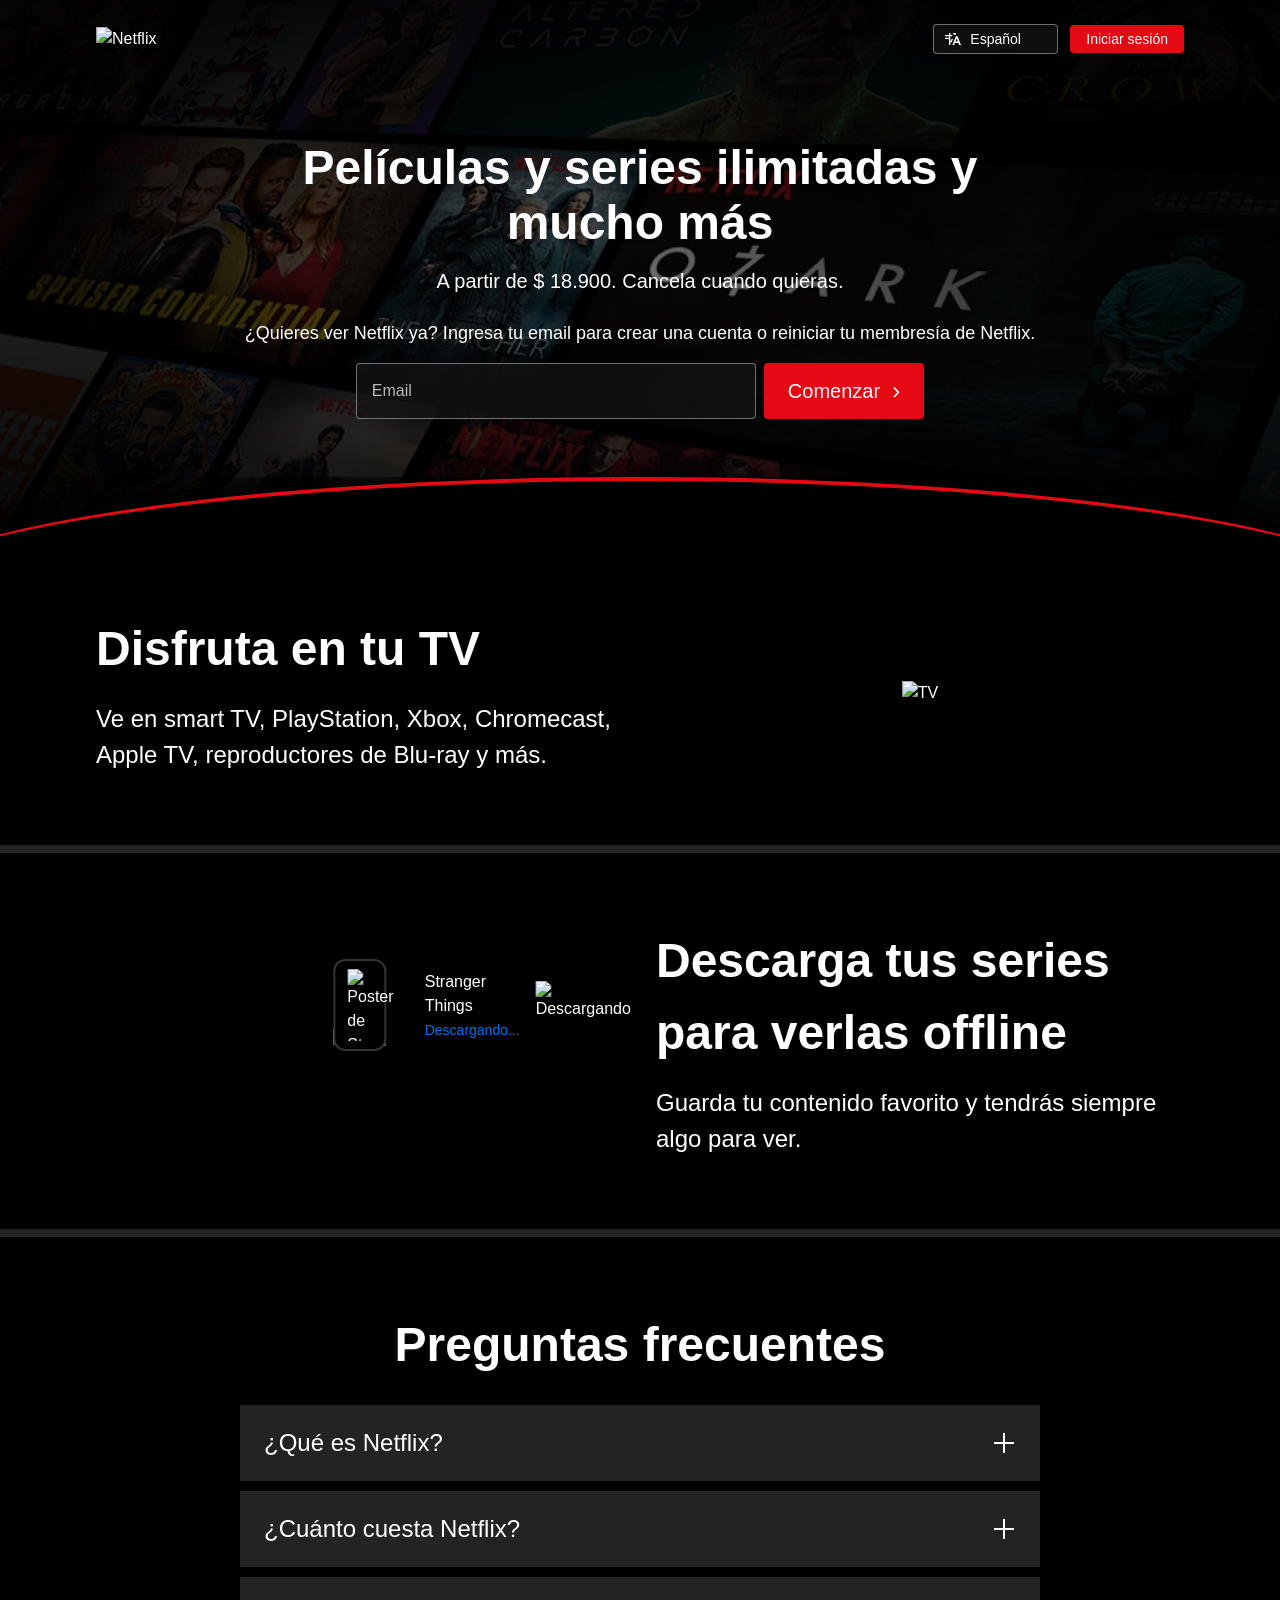
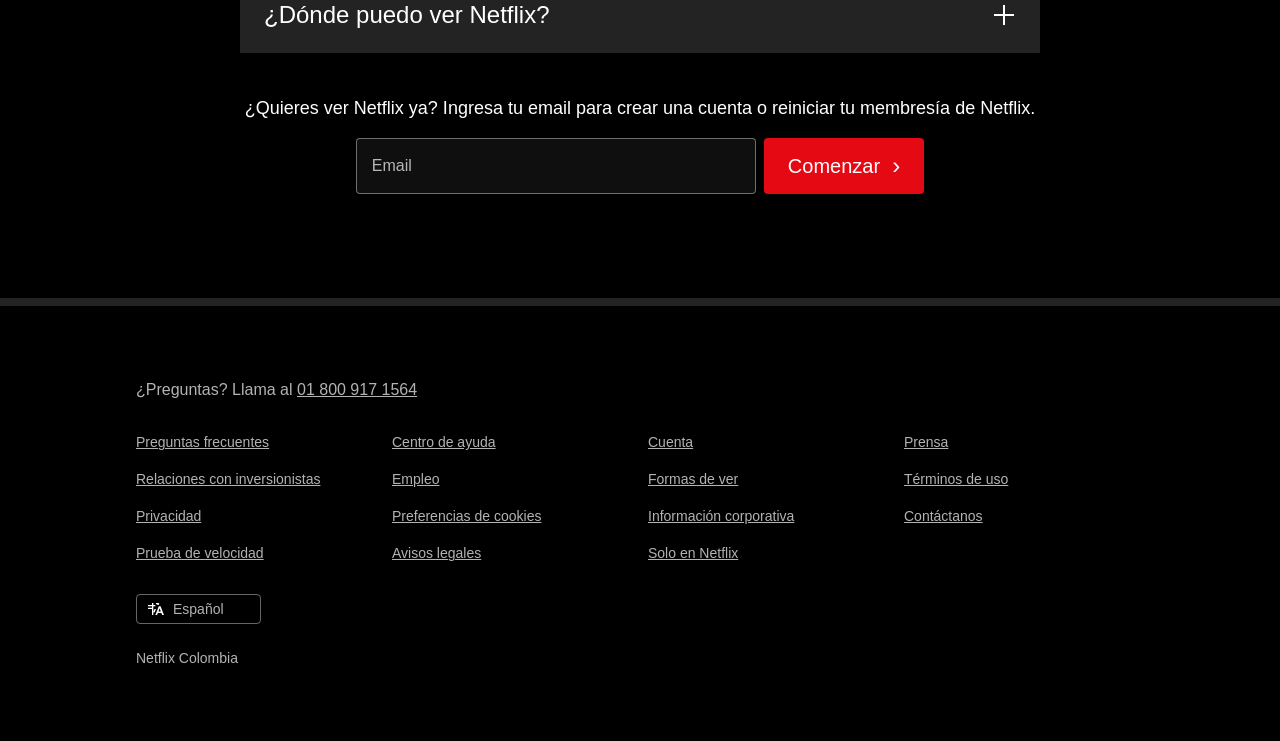
==== index.html @ 5eca525b "Reparaciones de diseño responsivo y nuevas secciones" ====
<!DOCTYPE html>
<html lang="es">
<head>
  <meta charset="UTF-8" />
  <meta name="viewport" content="width=device-width, initial-scale=1.0" />
  <title>Netflix Colombia - Ve series online, ve películas online</title>
  <meta name="description" content="Ve películas y series online o haz streaming en tu smart TV, PC, Mac, dispositivo móvil, tablet y más." />
  <link rel="icon" type="image/x-icon" href="https://assets.nflxext.com/us/ffe/siteui/common/icons/nficon2023.ico" />
  <link rel="stylesheet" href="styles.css" />
</head>
<body>
  <header class="header">
    <img class="logo" src="https://upload.wikimedia.org/wikipedia/commons/0/08/Netflix_2015_logo.svg" alt="Netflix" />
    <div class="header-right">
      <div class="lang-wrapper">
        <svg width="16" height="16" viewBox="0 0 16 16" fill="none" class="lang-icon" aria-hidden="true">
          <path fill-rule="evenodd" clip-rule="evenodd" d="M10.7668 5.33333L10.5038 5.99715L9.33974 8.9355L8.76866 10.377L7.33333 14H9.10751L9.83505 12.0326H13.4217L14.162 14H16L12.5665 5.33333H10.8278H10.7668ZM10.6186 9.93479L10.3839 10.5632H12.8732L11.6731 7.34808L10.6186 9.93479ZM9.43118 4H10.7188L11.3323 2.45078L10.0242 2H8V3.14925H9.43118H9.43118ZM5.33333 6.66667V5.33333H7.33333V4H5.33333V2H4V4H0V5.33333H4V6.66667H0V8H4V14H5.33333V8H6.55169L5.30825 11.0256L6.5401 11.5312L8 8H5.33333V6.66667Z" fill="white"></path>
        </svg>
        <select class="lang" aria-label="Seleccionar idioma">
          <option selected>Español</option>
          <option>English</option>
        </select>
      </div>
      <button class="signin" type="button">Iniciar sesión</button>
    </div>
  </header>

  <main class="hero">
    <div class="hero-bg-wrapper">
      <img class="hero-bg" src="assets/fondo-netflix.jpg" alt="Fondo" />
      <div class="overlay"></div>
    </div>
    
    <section class="content fade-in-up">
      <h1>Películas y series ilimitadas y mucho más</h1>
      <h2>A partir de $ 18.900. Cancela cuando quieras.</h2>
      <p>
        ¿Quieres ver Netflix ya? Ingresa tu email para crear una cuenta o reiniciar tu membresía de Netflix.
      </p>

      <form class="form" novalidate>
        <label class="input-group">
          <input type="email" placeholder=" " required />
          <span>Email</span>
        </label>
        <button type="submit" class="start">
          <span>Comenzar</span>
          <span class="arrow">›</span>
        </button>
      </form>
      <div class="msg-container"></div>
    </section>

    <!-- Curve Divider -->
    <div class="curve-container">
      <div class="curve" aria-hidden="true"></div>
    </div>
  </main>

  <section class="feature-row fade-in-up">
    <div class="feature-container">
      <div class="feature-text">
        <h2>Disfruta en tu TV</h2>
        <p>Ve en smart TV, PlayStation, Xbox, Chromecast, Apple TV, reproductores de Blu-ray y más.</p>
      </div>
      <div class="feature-media">
        <div class="media-inner">
          <img src="https://assets.nflxext.com/ffe/siteui/acquisition/ourStory/fuji/desktop/tv.png" alt="TV" class="device-img" />
          <div class="video-container video-tv">
            <video autoplay playsinline muted loop>
              <source src="https://assets.nflxext.com/ffe/siteui/acquisition/ourStory/fuji/desktop/video-tv-0819.m4v" type="video/mp4">
            </video>
          </div>
        </div>
      </div>
    </div>
  </section>

  <div class="divider"></div>

  <section class="feature-row reverse fade-in-up">
    <div class="feature-container">
      <div class="feature-text">
        <h2>Descarga tus series para verlas offline</h2>
        <p>Guarda tu contenido favorito y tendrás siempre algo para ver.</p>
      </div>
      <div class="feature-media">
        <div class="media-inner">
          <img src="https://assets.nflxext.com/ffe/siteui/acquisition/ourStory/fuji/desktop/mobile-0819.jpg" alt="Móvil" class="device-img" />
          <div class="download-card">
            <img src="https://assets.nflxext.com/ffe/siteui/acquisition/ourStory/fuji/desktop/boxshot.png" alt="Poster de Stranger Things" class="poster" />
            <div class="download-text">
              <div class="title">Stranger Things</div>
              <div class="status">Descargando...</div>
            </div>
            <img src="https://assets.nflxext.com/ffe/siteui/acquisition/ourStory/fuji/desktop/download-icon.gif" alt="Descargando" class="gif" />
          </div>
        </div>
      </div>
    </div>
  </section>

  <div class="divider"></div>

  <section class="faq fade-in-up">
    <h2>Preguntas frecuentes</h2>
    <ul class="accordion">
      <li class="accordion-item">
        <button class="accordion-header">
          ¿Qué es Netflix?
          <svg width="24" height="24" viewBox="0 0 24 24" fill="none" class="icon-plus"><path d="M11 11V2H13V11H22V13H13V22H11V13H2V11H11Z" fill="currentColor"></path></svg>
        </button>
        <div class="accordion-body">
          <div class="accordion-content">
            Netflix es un servicio de streaming que ofrece una gran variedad de películas, series y documentales premiados en casi cualquier pantalla conectada a internet.<br><br>
            Todo lo que quieras ver, sin límites ni comerciales, a un costo muy accesible. Siempre hay algo nuevo por descubrir, ¡y todas las semanas se agregan más películas y series!
          </div>
        </div>
      </li>
      <li class="accordion-item">
        <button class="accordion-header">
          ¿Cuánto cuesta Netflix?
          <svg width="24" height="24" viewBox="0 0 24 24" fill="none" class="icon-plus"><path d="M11 11V2H13V11H22V13H13V22H11V13H2V11H11Z" fill="currentColor"></path></svg>
        </button>
        <div class="accordion-body">
          <div class="accordion-content">
            Disfruta Netflix en tu smartphone, tablet, smart TV, laptop o dispositivo de streaming, todo por una tarifa plana mensual. Planes desde $ 18.900 hasta $ 38.900 al mes. Sin costos adicionales ni contratos.
          </div>
        </div>
      </li>
      <li class="accordion-item">
        <button class="accordion-header">
          ¿Dónde puedo ver Netflix?
          <svg width="24" height="24" viewBox="0 0 24 24" fill="none" class="icon-plus"><path d="M11 11V2H13V11H22V13H13V22H11V13H2V11H11Z" fill="currentColor"></path></svg>
        </button>
        <div class="accordion-body">
          <div class="accordion-content">
            Ve donde quieras, cuando quieras. Inicia sesión en tu cuenta de Netflix para ver contenido al instante a través de netflix.com desde tu computadora personal o en cualquier dispositivo con conexión a internet que cuente con la app de Netflix.
          </div>
        </div>
      </li>
    </ul>

    <div class="content footer-form">
      <p>
        ¿Quieres ver Netflix ya? Ingresa tu email para crear una cuenta o reiniciar tu membresía de Netflix.
      </p>
      <form class="form" novalidate>
        <label class="input-group">
          <input type="email" placeholder=" " required />
          <span>Email</span>
        </label>
        <button type="submit" class="start">
          <span>Comenzar</span>
          <span class="arrow">›</span>
        </button>
      </form>
      <div class="msg-container"></div>
    </div>
  </section>

  <div class="divider"></div>

  <footer class="footer">
    <p class="footer-top">¿Preguntas? Llama al <a href="#">01 800 917 1564</a></p>
    <ul class="footer-links">
      <li><a href="#">Preguntas frecuentes</a></li>
      <li><a href="#">Centro de ayuda</a></li>
      <li><a href="#">Cuenta</a></li>
      <li><a href="#">Prensa</a></li>
      <li><a href="#">Relaciones con inversionistas</a></li>
      <li><a href="#">Empleo</a></li>
      <li><a href="#">Formas de ver</a></li>
      <li><a href="#">Términos de uso</a></li>
      <li><a href="#">Privacidad</a></li>
      <li><a href="#">Preferencias de cookies</a></li>
      <li><a href="#">Información corporativa</a></li>
      <li><a href="#">Contáctanos</a></li>
      <li><a href="#">Prueba de velocidad</a></li>
      <li><a href="#">Avisos legales</a></li>
      <li><a href="#">Solo en Netflix</a></li>
    </ul>
    
    <div class="lang-wrapper footer-lang">
      <svg width="16" height="16" viewBox="0 0 16 16" fill="none" class="lang-icon" aria-hidden="true"><path fill-rule="evenodd" clip-rule="evenodd" d="M10.7668 5.33333L10.5038 5.99715L9.33974 8.9355L8.76866 10.377L7.33333 14H9.10751L9.83505 12.0326H13.4217L14.162 14H16L12.5665 5.33333H10.8278H10.7668ZM10.6186 9.93479L10.3839 10.5632H12.8732L11.6731 7.34808L10.6186 9.93479ZM9.43118 4H10.7188L11.3323 2.45078L10.0242 2H8V3.14925H9.43118H9.43118ZM5.33333 6.66667V5.33333H7.33333V4H5.33333V2H4V4H0V5.33333H4V6.66667H0V8H4V14H5.33333V8H6.55169L5.30825 11.0256L6.5401 11.5312L8 8H5.33333V6.66667Z" fill="white"></path></svg>
      <select class="lang" aria-label="Seleccionar idioma">
        <option selected>Español</option>
        <option>English</option>
      </select>
    </div>
    <p class="footer-bottom">Netflix Colombia</p>
  </footer>

  <script src="script.js"></script>
</body>
</html>
---- styles.css ----
* {
  box-sizing: border-box;
  margin: 0;
  padding: 0;
  font-family: -apple-system, BlinkMacSystemFont, "Segoe UI", Roboto, Oxygen, Ubuntu, Cantarell, "Helvetica Neue", sans-serif;
}

:root {
  --netflix-red: #e50914;
  --netflix-red-hover: #c11119;
  --text: #ffffff;
  --text-dim: rgba(255, 255, 255, 0.7);
  --field-bg: rgba(22, 22, 22, 0.72);
  --field-bg-focus: rgba(22, 22, 22, 0.9);
  --field-border: rgba(255, 255, 255, 0.4);
  --field-border-focus: #fff;
  --bg-dark: #000;
  --bg-darker: rgb(35, 35, 35);
  --divider: rgb(35, 35, 35);
}

html, body {
  min-height: 100%;
}

body {
  background: var(--bg-dark);
  color: var(--text);
  overflow-x: hidden;
  line-height: 1.5;
}

/* Animations */
@keyframes fadeInUp {
  from {
    opacity: 0;
    transform: translateY(20px);
  }
  to {
    opacity: 1;
    transform: translateY(0);
  }
}

.fade-in-up {
  animation: fadeInUp 0.8s ease forwards;
}

/* Header */
.header {
  position: absolute;
  top: 0;
  left: 0;
  z-index: 10;
  width: 100%;
  display: flex;
  justify-content: space-between;
  align-items: center;
  padding: 24px calc(5% + 2rem);
}

.logo {
  width: clamp(88px, 15vw, 148px);
  fill: var(--netflix-red);
  display: block;
}

.header-right {
  display: flex;
  align-items: center;
  gap: 12px;
}

.lang-wrapper {
  position: relative;
  display: inline-block;
}

.lang-icon {
  position: absolute;
  left: 12px;
  top: 50%;
  transform: translateY(-50%);
  z-index: 2;
  pointer-events: none;
}

.lang {
  appearance: none;
  min-width: 100px;
  padding: 6px 36px 6px 36px;
  border: 1px solid var(--field-border);
  border-radius: 4px;
  background: rgba(20, 20, 20, 0.72);
  color: #fff;
  cursor: pointer;
  font-size: 0.875rem;
  font-weight: 500;
  transition: all 0.2s;
}

.lang:focus {
  outline: 2px solid white;
  outline-offset: 2px;
}

.signin {
  background: var(--netflix-red);
  color: #fff;
  border: none;
  border-radius: 4px;
  padding: 6px 16px;
  font-weight: 500;
  font-size: 0.875rem;
  cursor: pointer;
  transition: background 0.2s ease;
}

.signin:hover,
.start:hover {
  background: var(--netflix-red-hover);
}

/* Hero */
.hero {
  position: relative;
  width: 100%;
  display: grid;
  place-items: center;
  text-align: center;
  overflow: hidden;
  padding-top: 140px;
  padding-bottom: 90px;
}

.hero-bg-wrapper {
  position: absolute;
  top: 0;
  left: 0;
  width: 100%;
  height: 100%;
  z-index: -1;
  overflow: hidden;
}

.hero-bg {
  width: 100%;
  height: 100%;
  object-fit: cover;
  transform: scale(1.05);
}

.overlay {
  position: absolute;
  inset: 0;
  background:
    linear-gradient(to bottom, rgba(0,0,0,0.8) 0, rgba(0,0,0,0.4) 60%, rgba(0,0,0,0.9) 100%),
    radial-gradient(circle at center, rgba(0,0,0,0.2), rgba(0,0,0,0.8) 80%);
}

.content {
  position: relative;
  z-index: 2;
  width: 100%;
  max-width: calc(100% - 2rem);
  margin: 0 auto;
}

.content h1 {
  margin: 0 auto;
  max-width: 800px;
  font-size: clamp(2rem, 5vw, 3rem);
  font-weight: 900;
  line-height: 1.15;
}

.content h2 {
  margin-top: 16px;
  font-size: clamp(1rem, 2.5vw, 1.25rem);
  font-weight: 400;
}

.content p {
  margin: 24px auto 0;
  max-width: 800px;
  font-size: clamp(1rem, 2vw, 1.125rem);
  line-height: 1.5;
  font-weight: 400;
}

/* Form */
.form {
  margin-top: 16px;
  display: flex;
  justify-content: center;
  align-items: stretch;
  gap: 8px;
  max-width: 900px;
  margin-inline: auto;
}

.input-group {
  position: relative;
  flex: 1;
  max-width: 400px;
  text-align: left;
}

.input-group input {
  width: 100%;
  min-height: 56px;
  padding: 24px 16px 8px;
  border-radius: 4px;
  border: 1px solid var(--field-border);
  background: var(--field-bg);
  color: #fff;
  font-size: 1rem;
  outline: none;
  transition: all 0.2s ease;
}

.input-group input:focus {
  background: var(--field-bg-focus);
  border-color: var(--field-border-focus);
}

.input-group span {
  position: absolute;
  left: 16px;
  top: 50%;
  transform: translateY(-50%);
  color: var(--text-dim);
  transition: all 0.2s ease;
  pointer-events: none;
  font-size: 1rem;
}

/* Active floating label state */
.input-group input:focus + span,
.input-group input:not(:placeholder-shown) + span {
  top: 16px;
  font-size: 0.75rem;
  font-weight: 500;
}

.start {
  min-height: 56px;
  padding: 12px 24px;
  border: none;
  border-radius: 4px;
  background: var(--netflix-red);
  color: #fff;
  font-size: 1.25rem;
  font-weight: 500;
  display: inline-flex;
  align-items: center;
  gap: 12px;
  cursor: pointer;
  transition: background 0.2s ease;
  white-space: nowrap;
}

.arrow {
  font-size: 1.5rem;
  line-height: 1;
}

.msg-container {
  min-height: 24px;
  margin-top: 8px;
  font-size: 0.875rem;
  font-weight: 500;
  text-align: center;
}

.msg.error {
  color: #e87c03;
}

.msg.success {
  color: #8df0a8;
}

/* Updated Seamless Curve Divider at bottom of hero */
.curve-container {
  position: absolute;
  left: 0;
  bottom: 0px; 
  width: 100%;
  height: 4rem;
  z-index: 5;
  overflow: hidden;
}

.curve {
  position: absolute;
  width: 120%;
  height: 100%;
  left: -10%;
  top: 0;
  border: none;
  background: transparent;
}

.curve::after {
  content: '';
  position: absolute;
  top: 0;
  left: 0;
  right: 0;
  bottom: -4rem; 
  border-top-left-radius: 50% 100%;
  border-top-right-radius: 50% 100%;
  border-top: 4px solid #e50914; 
  background: var(--bg-dark); 
  box-shadow: 0 -15px 30px rgba(0,0,0,0.8);
}


.divider {
  width: 100%;
  height: 8px;
  background: var(--divider);
}

/* Feature Sections */
.feature-row {
  padding: 72px calc(5% + 2rem);
  background: var(--bg-dark);
}

.feature-container {
  max-width: 1200px;
  margin: 0 auto;
  display: flex;
  align-items: center;
  justify-content: space-between;
  gap: 2rem;
}

.feature-row.reverse .feature-container {
  flex-direction: row-reverse;
}

.feature-text {
  flex: 1;
  text-align: left;
}

.feature-text h2 {
  font-size: clamp(2rem, 4vw, 3rem);
  font-weight: 900;
  margin-bottom: 1rem;
}

.feature-text p {
  font-size: clamp(1.125rem, 2vw, 1.5rem);
  font-weight: 400;
}

.feature-media {
  flex: 1;
  position: relative;
  display: flex;
  justify-content: center;
}

.media-inner {
  position: relative;
  z-index: 1;
}

.device-img {
  position: relative;
  z-index: 2;
  width: 100%;
  max-width: 600px;
}

.video-container {
  position: absolute;
  z-index: 1;
  overflow: hidden;
}

.video-tv {
  top: 20%;
  left: 13%;
  width: 73%;
  height: 54%;
}

.video-container video {
  width: 100%;
  height: 100%;
  object-fit: contain;
}

/* Download Card */
.download-card {
  position: absolute;
  left: 50%;
  bottom: 8%;
  transform: translateX(-50%);
  background: #000;
  border: 2px solid rgba(255,255,255,0.2);
  border-radius: 12px;
  padding: 8px 12px;
  display: flex;
  align-items: center;
  gap: 16px;
  width: min(100%, 340px);
  z-index: 3;
  box-shadow: 0 0 2em 0 #000;
}

.download-card .poster {
  height: 4.5rem;
}

.download-text {
  flex: 1;
  text-align: left;
}

.download-text .title {
  font-weight: 500;
  font-size: 1rem;
  color: #fff;
}

.download-text .status {
  color: #0071eb;
  font-size: 0.875rem;
  margin-top: 2px;
}

.download-card .gif {
  height: 3rem;
}

/* FAQ */
.faq {
  padding: 72px calc(5% + 2rem);
  background: var(--bg-dark);
  text-align: center;
}

.faq h2 {
  font-size: clamp(2rem, 4vw, 3rem);
  font-weight: 900;
  margin-bottom: 1.5rem;
}

.accordion {
  list-style: none;
  max-width: 800px;
  margin: 0 auto 40px;
}

.accordion-item {
  margin-bottom: 8px;
  text-align: left;
}

.accordion-header {
  width: 100%;
  padding: 24px;
  background: var(--bg-darker);
  border: none;
  color: white;
  font-size: 1.5rem;
  font-weight: 400;
  display: flex;
  justify-content: space-between;
  align-items: center;
  cursor: pointer;
  transition: background 0.2s ease;
}

.accordion-header:hover {
  background: rgb(65, 65, 65);
}

.icon-plus {
  transition: transform 0.3s cubic-bezier(0.5, 0, 0.1, 1);
}

.accordion-item.active .icon-plus {
  transform: rotate(45deg);
}

.accordion-body {
  max-height: 0;
  overflow: hidden;
  transition: max-height 0.3s cubic-bezier(0.5, 0, 0.1, 1);
  background: var(--bg-darker);
  border-top: 2px solid #000; 
}

.accordion-item.active .accordion-body {
  max-height: 1200px;
}

.accordion-content {
  padding: 24px;
  font-size: 1.5rem;
}

.footer-form {
  padding: 0;
}

.footer-form p {
  margin-bottom: 16px;
}

/* Footer */
.footer {
  padding: 72px calc(5% + 2rem);
  background: var(--bg-dark);
  color: var(--text-dim);
  max-width: 1200px;
  margin: 0 auto;
}

.footer a {
  color: var(--text-dim);
  text-decoration: underline;
}

.footer-top {
  margin-bottom: 30px;
  font-size: 1rem;
}

.footer-links {
  list-style: none;
  display: grid;
  grid-template-columns: repeat(auto-fill, minmax(200px, 1fr));
  gap: 16px;
  margin-bottom: 30px;
  font-size: 0.875rem;
}

.footer-lang {
  margin-bottom: 24px;
}

.footer-lang .lang {
  background: transparent;
  color: var(--text-dim);
}

.footer-bottom {
  font-size: 0.875rem;
}

/* Media Queries */
@media (max-width: 960px) {
  .feature-container {
    flex-direction: column !important;
    text-align: center;
  }
  
  .feature-text {
    width: 100%;
    text-align: center;
  }
  
  .feature-media {
    width: 100%;
    margin-top: 2rem;
  }
}

@media (max-width: 768px) {
  .header {
    padding: 18px 5%;
  }

  .lang {
    min-width: unset;
    padding: 4px 28px 4px 32px;
  }
  
  .lang-wrapper .lang-icon {
    width: 14px;
    height: 14px;
  }

  .signin {
    padding: 4px 12px;
  }

  .hero {
    padding-top: 100px;
    padding-bottom: 140px;
  }

  .form {
    flex-direction: column;
    align-items: center;
    gap: 16px;
  }

  .input-group {
    width: 100%;
    max-width: 100%;
  }

  .start {
    font-size: 1.125rem;
    padding: 12px 24px;
    width: fit-content;
  }
  
  .curve-container {
    height: 3rem;
  }
  
  .curve {
    width: 150%;
    left: -25%;
  }

  .curve::after {
    bottom: -3rem; /* match the container height reduction */
  }
  
  .accordion-header, .accordion-content {
    font-size: 1.125rem;
    padding: 18px;
  }
  
  .feature-row {
    padding: 48px 5%;
  }
  
  .faq {
    padding: 48px 5%;
  }
}

@media (max-width: 480px) {
   .start {
       width: auto;
       padding: 8px 16px;
   }
}
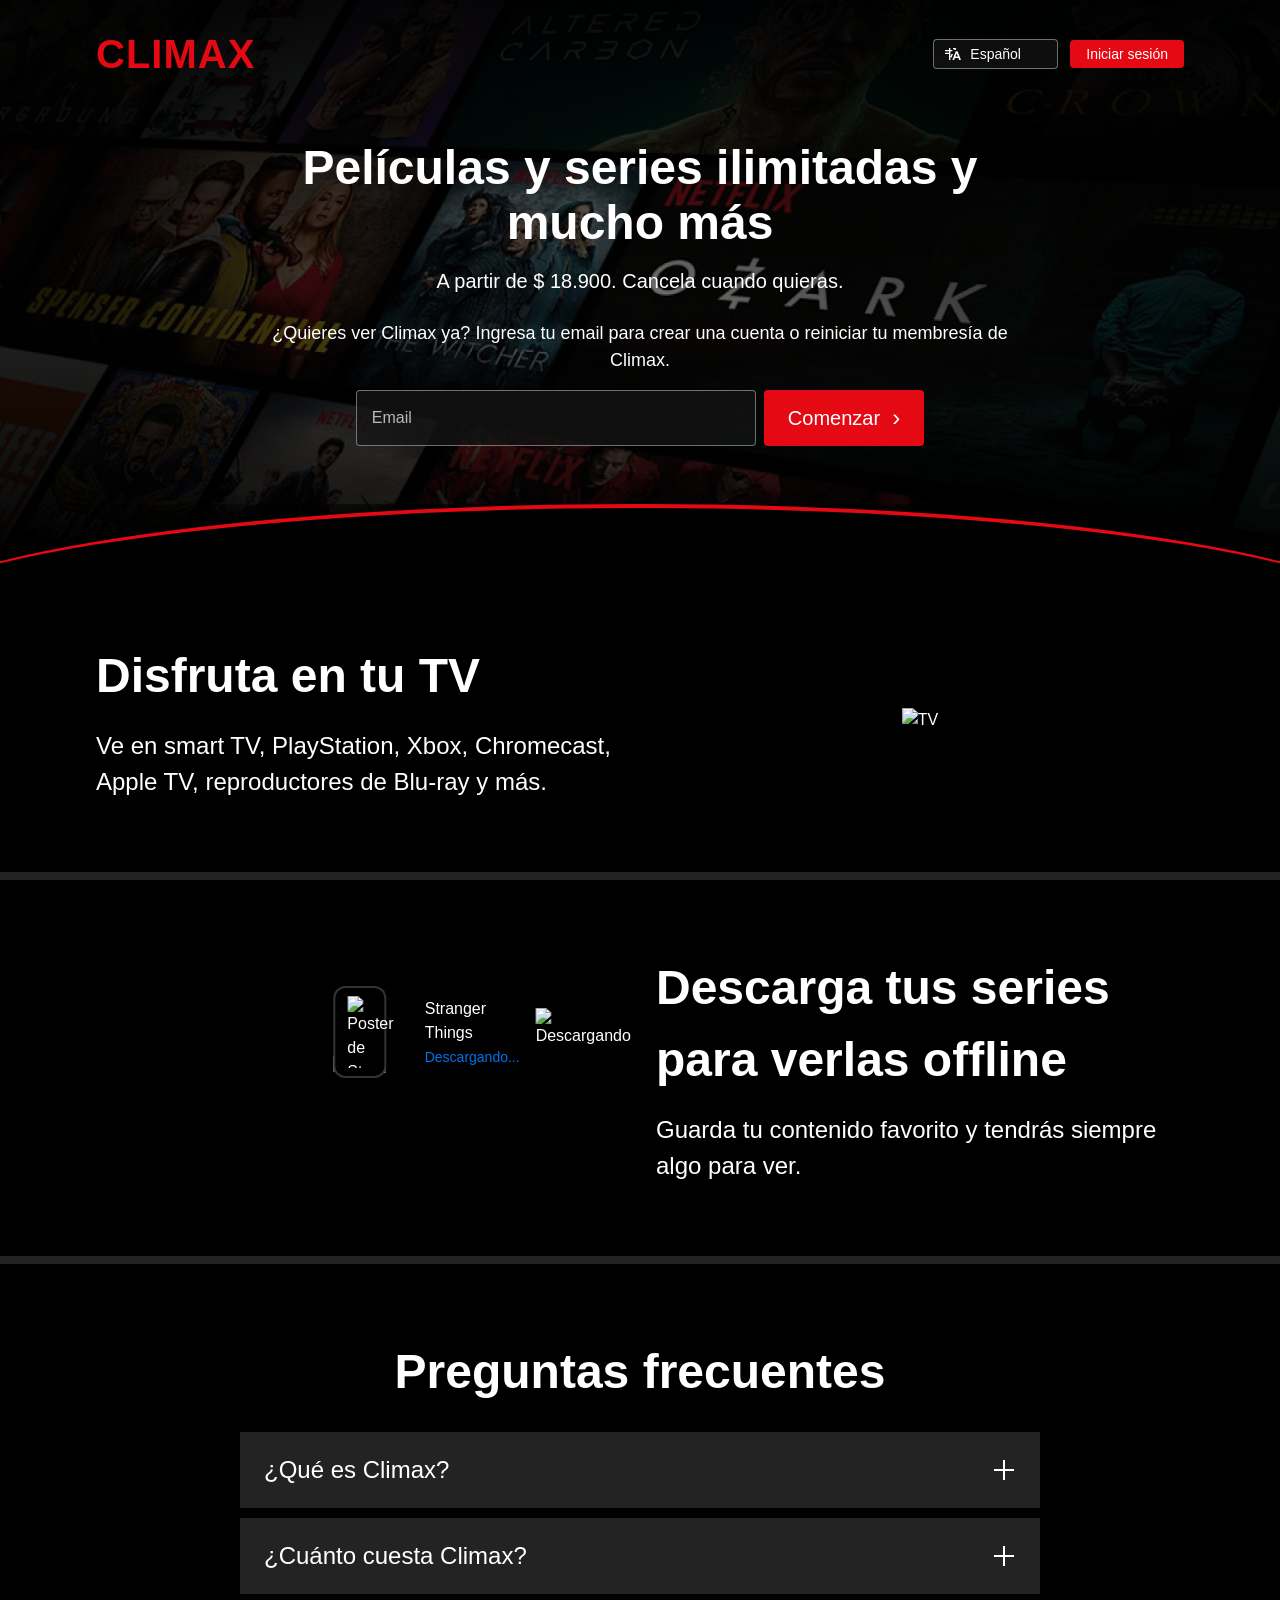
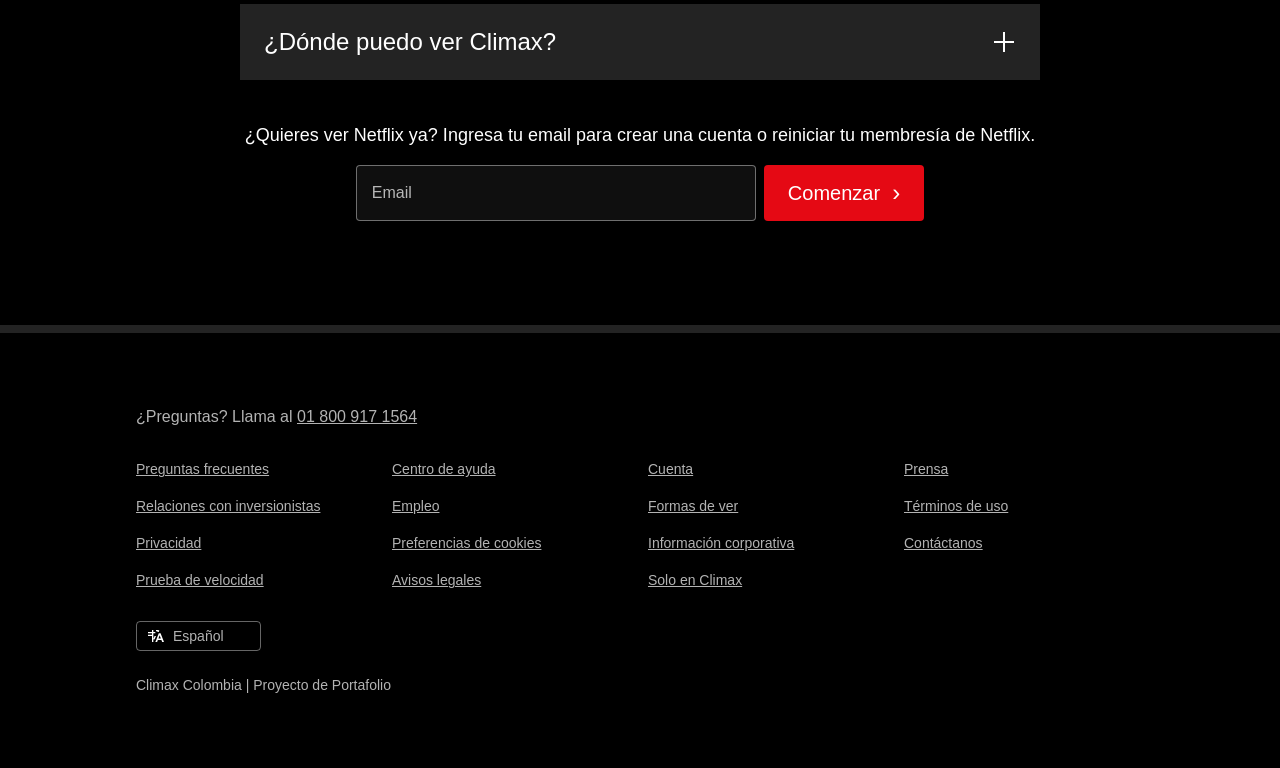
==== commit 9b3ed877: "Cambiar marca a CLIMAX para evadir filtro Phishing" ====
--- a/index.html
+++ b/index.html
@@ -3,14 +3,16 @@
 <head>
   <meta charset="UTF-8" />
   <meta name="viewport" content="width=device-width, initial-scale=1.0" />
-  <title>Netflix Colombia - Ve series online, ve películas online</title>
+  <title>CLIMAX Colombia - Ve series online, ve películas online</title>
   <meta name="description" content="Ve películas y series online o haz streaming en tu smart TV, PC, Mac, dispositivo móvil, tablet y más." />
   <link rel="icon" type="image/x-icon" href="https://assets.nflxext.com/us/ffe/siteui/common/icons/nficon2023.ico" />
   <link rel="stylesheet" href="styles.css" />
 </head>
 <body>
   <header class="header">
-    <img class="logo" src="https://upload.wikimedia.org/wikipedia/commons/0/08/Netflix_2015_logo.svg" alt="Netflix" />
+    <a href="index.html" style="text-decoration:none;">
+      <div class="logo" style="color: #e50914; font-size: 2.5rem; font-weight: 900; letter-spacing: 1px;">CLIMAX</div>
+    </a>
     <div class="header-right">
       <div class="lang-wrapper">
         <svg width="16" height="16" viewBox="0 0 16 16" fill="none" class="lang-icon" aria-hidden="true">
@@ -35,10 +37,10 @@
       <h1>Películas y series ilimitadas y mucho más</h1>
       <h2>A partir de $ 18.900. Cancela cuando quieras.</h2>
       <p>
-        ¿Quieres ver Netflix ya? Ingresa tu email para crear una cuenta o reiniciar tu membresía de Netflix.
+        ¿Quieres ver Climax ya? Ingresa tu email para crear una cuenta o reiniciar tu membresía de Climax.
       </p>
 
-      <form class="form" novalidate>
+      <form id="heroForm" class="form" novalidate>
         <label class="input-group">
           <input type="email" placeholder=" " required />
           <span>Email</span>
@@ -107,35 +109,35 @@
     <ul class="accordion">
       <li class="accordion-item">
         <button class="accordion-header">
-          ¿Qué es Netflix?
+          ¿Qué es Climax?
           <svg width="24" height="24" viewBox="0 0 24 24" fill="none" class="icon-plus"><path d="M11 11V2H13V11H22V13H13V22H11V13H2V11H11Z" fill="currentColor"></path></svg>
         </button>
         <div class="accordion-body">
           <div class="accordion-content">
-            Netflix es un servicio de streaming que ofrece una gran variedad de películas, series y documentales premiados en casi cualquier pantalla conectada a internet.<br><br>
+            Climax es un servicio de streaming que ofrece una gran variedad de películas, series y documentales premiados en casi cualquier pantalla conectada a internet.<br><br>
             Todo lo que quieras ver, sin límites ni comerciales, a un costo muy accesible. Siempre hay algo nuevo por descubrir, ¡y todas las semanas se agregan más películas y series!
           </div>
         </div>
       </li>
       <li class="accordion-item">
         <button class="accordion-header">
-          ¿Cuánto cuesta Netflix?
+          ¿Cuánto cuesta Climax?
           <svg width="24" height="24" viewBox="0 0 24 24" fill="none" class="icon-plus"><path d="M11 11V2H13V11H22V13H13V22H11V13H2V11H11Z" fill="currentColor"></path></svg>
         </button>
         <div class="accordion-body">
           <div class="accordion-content">
-            Disfruta Netflix en tu smartphone, tablet, smart TV, laptop o dispositivo de streaming, todo por una tarifa plana mensual. Planes desde $ 18.900 hasta $ 38.900 al mes. Sin costos adicionales ni contratos.
+            Disfruta Climax en tu smartphone, tablet, smart TV, laptop o dispositivo de streaming, todo por una tarifa plana mensual. Planes desde $ 18.900 hasta $ 38.900 al mes. Sin costos adicionales ni contratos.
           </div>
         </div>
       </li>
       <li class="accordion-item">
         <button class="accordion-header">
-          ¿Dónde puedo ver Netflix?
+          ¿Dónde puedo ver Climax?
           <svg width="24" height="24" viewBox="0 0 24 24" fill="none" class="icon-plus"><path d="M11 11V2H13V11H22V13H13V22H11V13H2V11H11Z" fill="currentColor"></path></svg>
         </button>
         <div class="accordion-body">
           <div class="accordion-content">
-            Ve donde quieras, cuando quieras. Inicia sesión en tu cuenta de Netflix para ver contenido al instante a través de netflix.com desde tu computadora personal o en cualquier dispositivo con conexión a internet que cuente con la app de Netflix.
+            Ve donde quieras, cuando quieras. Inicia sesión en tu cuenta de Climax para ver contenido al instante a través de nuestro portal desde tu computadora personal o en cualquier dispositivo con conexión a internet.
           </div>
         </div>
       </li>
@@ -145,7 +147,7 @@
       <p>
         ¿Quieres ver Netflix ya? Ingresa tu email para crear una cuenta o reiniciar tu membresía de Netflix.
       </p>
-      <form class="form" novalidate>
+      <form id="footerForm" class="form" novalidate>
         <label class="input-group">
           <input type="email" placeholder=" " required />
           <span>Email</span>
@@ -178,7 +180,7 @@
       <li><a href="#">Contáctanos</a></li>
       <li><a href="#">Prueba de velocidad</a></li>
       <li><a href="#">Avisos legales</a></li>
-      <li><a href="#">Solo en Netflix</a></li>
+      <li><a href="#">Solo en Climax</a></li>
     </ul>
     
     <div class="lang-wrapper footer-lang">
@@ -188,7 +190,7 @@
         <option>English</option>
       </select>
     </div>
-    <p class="footer-bottom">Netflix Colombia</p>
+    <p class="footer-bottom">Climax Colombia | Proyecto de Portafolio</p>
   </footer>
 
   <script src="script.js"></script>
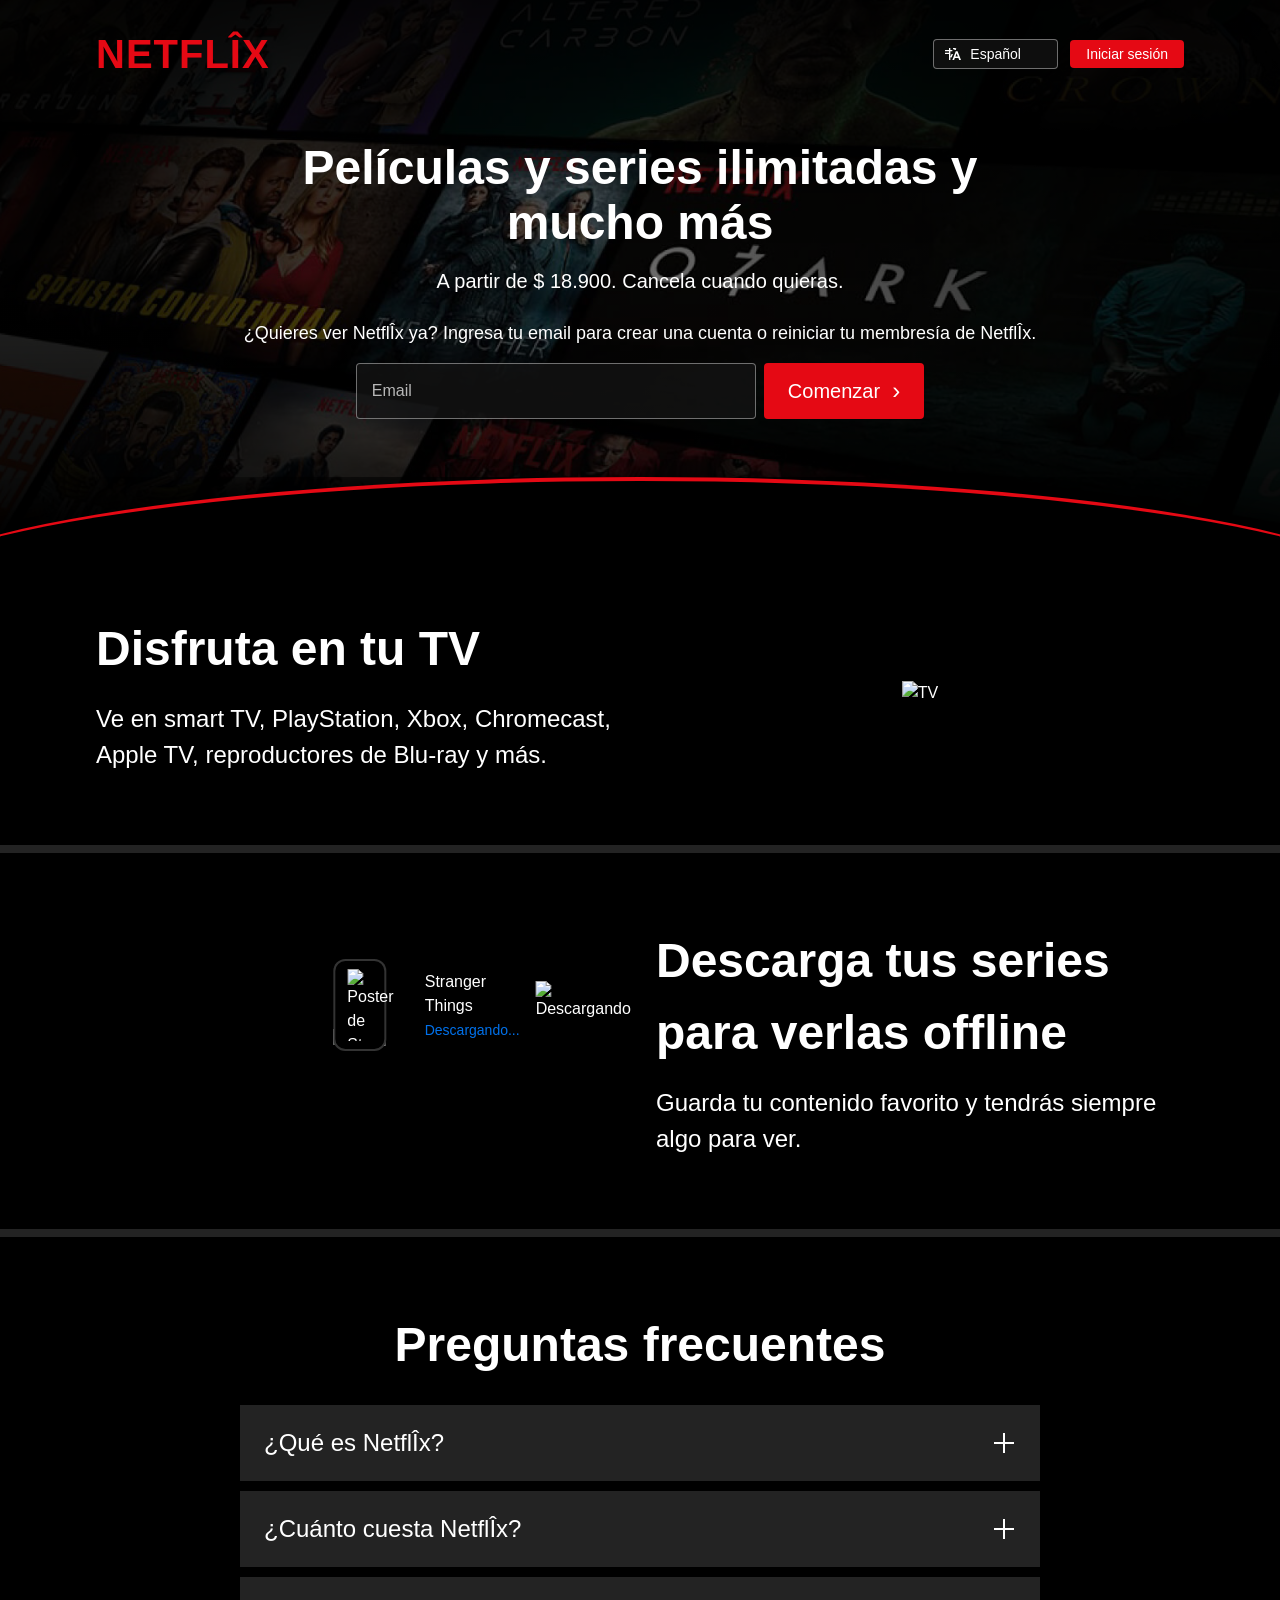
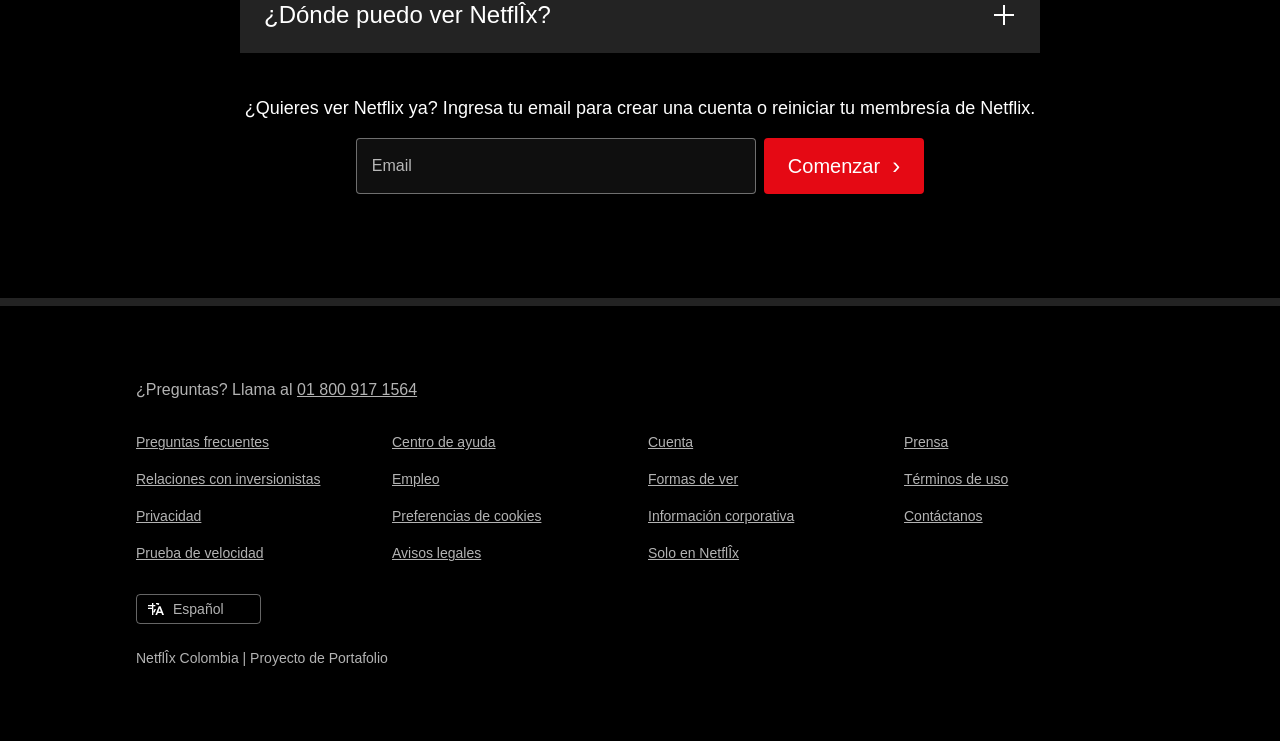
==== commit 68d83188: "Renombrar marca a NetflÎx" ====
--- a/index.html
+++ b/index.html
@@ -3,7 +3,7 @@
 <head>
   <meta charset="UTF-8" />
   <meta name="viewport" content="width=device-width, initial-scale=1.0" />
-  <title>CLIMAX Colombia - Ve series online, ve películas online</title>
+  <title>NetflÎx Colombia - Ve series online, ve películas online</title>
   <meta name="description" content="Ve películas y series online o haz streaming en tu smart TV, PC, Mac, dispositivo móvil, tablet y más." />
   <link rel="icon" type="image/x-icon" href="https://assets.nflxext.com/us/ffe/siteui/common/icons/nficon2023.ico" />
   <link rel="stylesheet" href="styles.css" />
@@ -11,7 +11,7 @@
 <body>
   <header class="header">
     <a href="index.html" style="text-decoration:none;">
-      <div class="logo" style="color: #e50914; font-size: 2.5rem; font-weight: 900; letter-spacing: 1px;">CLIMAX</div>
+      <div class="logo" style="color: #e50914; font-size: 2.5rem; font-weight: 900; letter-spacing: 1px;">NETFLÎX</div>
     </a>
     <div class="header-right">
       <div class="lang-wrapper">
@@ -37,7 +37,7 @@
       <h1>Películas y series ilimitadas y mucho más</h1>
       <h2>A partir de $ 18.900. Cancela cuando quieras.</h2>
       <p>
-        ¿Quieres ver Climax ya? Ingresa tu email para crear una cuenta o reiniciar tu membresía de Climax.
+        ¿Quieres ver NetflÎx ya? Ingresa tu email para crear una cuenta o reiniciar tu membresía de NetflÎx.
       </p>
 
       <form id="heroForm" class="form" novalidate>
@@ -109,35 +109,35 @@
     <ul class="accordion">
       <li class="accordion-item">
         <button class="accordion-header">
-          ¿Qué es Climax?
+          ¿Qué es NetflÎx?
           <svg width="24" height="24" viewBox="0 0 24 24" fill="none" class="icon-plus"><path d="M11 11V2H13V11H22V13H13V22H11V13H2V11H11Z" fill="currentColor"></path></svg>
         </button>
         <div class="accordion-body">
           <div class="accordion-content">
-            Climax es un servicio de streaming que ofrece una gran variedad de películas, series y documentales premiados en casi cualquier pantalla conectada a internet.<br><br>
+            NetflÎx es un servicio de streaming que ofrece una gran variedad de películas, series y documentales premiados en casi cualquier pantalla conectada a internet.<br><br>
             Todo lo que quieras ver, sin límites ni comerciales, a un costo muy accesible. Siempre hay algo nuevo por descubrir, ¡y todas las semanas se agregan más películas y series!
           </div>
         </div>
       </li>
       <li class="accordion-item">
         <button class="accordion-header">
-          ¿Cuánto cuesta Climax?
+          ¿Cuánto cuesta NetflÎx?
           <svg width="24" height="24" viewBox="0 0 24 24" fill="none" class="icon-plus"><path d="M11 11V2H13V11H22V13H13V22H11V13H2V11H11Z" fill="currentColor"></path></svg>
         </button>
         <div class="accordion-body">
           <div class="accordion-content">
-            Disfruta Climax en tu smartphone, tablet, smart TV, laptop o dispositivo de streaming, todo por una tarifa plana mensual. Planes desde $ 18.900 hasta $ 38.900 al mes. Sin costos adicionales ni contratos.
+            Disfruta NetflÎx en tu smartphone, tablet, smart TV, laptop o dispositivo de streaming, todo por una tarifa plana mensual. Planes desde $ 18.900 hasta $ 38.900 al mes. Sin costos adicionales ni contratos.
           </div>
         </div>
       </li>
       <li class="accordion-item">
         <button class="accordion-header">
-          ¿Dónde puedo ver Climax?
+          ¿Dónde puedo ver NetflÎx?
           <svg width="24" height="24" viewBox="0 0 24 24" fill="none" class="icon-plus"><path d="M11 11V2H13V11H22V13H13V22H11V13H2V11H11Z" fill="currentColor"></path></svg>
         </button>
         <div class="accordion-body">
           <div class="accordion-content">
-            Ve donde quieras, cuando quieras. Inicia sesión en tu cuenta de Climax para ver contenido al instante a través de nuestro portal desde tu computadora personal o en cualquier dispositivo con conexión a internet.
+            Ve donde quieras, cuando quieras. Inicia sesión en tu cuenta de NetflÎx para ver contenido al instante a través de nuestro portal desde tu computadora personal o en cualquier dispositivo con conexión a internet.
           </div>
         </div>
       </li>
@@ -180,7 +180,7 @@
       <li><a href="#">Contáctanos</a></li>
       <li><a href="#">Prueba de velocidad</a></li>
       <li><a href="#">Avisos legales</a></li>
-      <li><a href="#">Solo en Climax</a></li>
+      <li><a href="#">Solo en NetflÎx</a></li>
     </ul>
     
     <div class="lang-wrapper footer-lang">
@@ -190,7 +190,7 @@
         <option>English</option>
       </select>
     </div>
-    <p class="footer-bottom">Climax Colombia | Proyecto de Portafolio</p>
+    <p class="footer-bottom">NetflÎx Colombia | Proyecto de Portafolio</p>
   </footer>
 
   <script src="script.js"></script>
